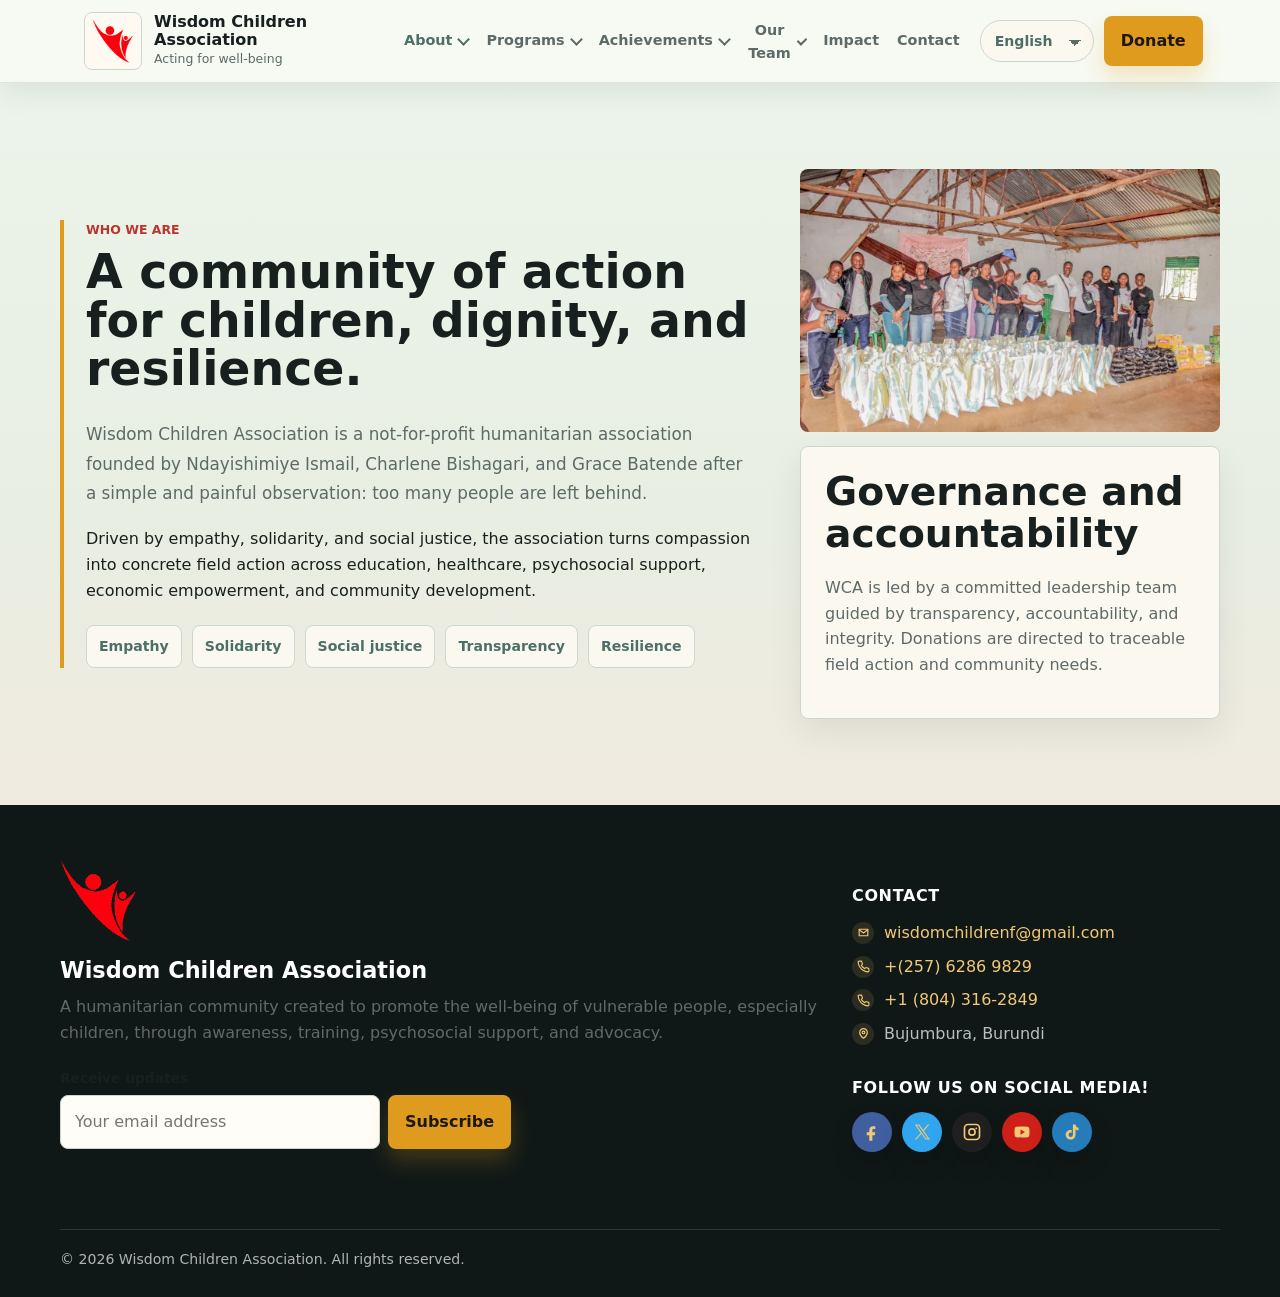
==== page.html @ 1902e299 "Add website files" ====
<!doctype html>
<html lang="en">
  <head>
    <meta charset="utf-8" />
    <meta name="viewport" content="width=device-width, initial-scale=1" />
    <title>Wisdom Children Association | Acting for Well-being. Building the Future.</title>
    <meta
      name="description"
      content="Wisdom Children Association supports vulnerable children, women, families, and communities across East Africa through education, health, psychosocial support, advocacy, and humanitarian assistance."
    />
    <meta name="robots" content="index, follow" />
    <meta name="theme-color" content="#0f5f5c" />
    <meta property="og:type" content="website" />
    <meta property="og:title" content="Wisdom Children Association" />
    <meta
      property="og:description"
      content="Acting for well-being and building the future for vulnerable children and communities across East Africa."
    />
    <meta property="og:image" content="assets/images/og-image.jpg" />
    <meta name="twitter:card" content="summary_large_image" />
    <meta name="twitter:title" content="Wisdom Children Association" />
    <meta
      name="twitter:description"
      content="Education, health, dignity, and community action for vulnerable children and families."
    />
    <meta name="twitter:image" content="assets/images/og-image.jpg" />
    <link rel="canonical" href="page.html" />
    <link rel="icon" href="assets/icons/favicon.svg" type="image/svg+xml" />
    <link rel="manifest" href="site.webmanifest" />
    <link rel="stylesheet" href="assets/site.css" />
  </head>
  <body>
    <a class="skip-link" href="#main">Skip to content</a>
    <header class="site-header">
      <nav class="nav" aria-label="Primary navigation">
        <a class="brand" href="index.html" aria-label="Wisdom Children Association home">
          <img class="brand-logo" src="assets/images/wca-mark.png" alt="" width="250" height="253" />
          <span class="brand-copy">
            <strong>Wisdom Children Association</strong>
            <span>Acting for well-being</span>
          </span>
        </a>
        <button class="menu-toggle" type="button" data-menu-toggle aria-label="Open menu" aria-expanded="false">
          <span></span>
          <span></span>
          <span></span>
        </button>
        <div class="nav-menu" data-nav-menu>
          <div class="nav-item" data-nav-dropdown>
            <button class="nav-trigger" type="button" data-nav-dropdown-toggle data-nav-key="navAbout" aria-expanded="false">
              About
            </button>
            <div class="nav-dropdown" data-nav-dropdown-menu>
              <a href="page.html?view=who-we-are" data-page-link="who-we-are" data-nav-dropdown-link="aboutKicker">Who we are</a>
              <a href="page.html?view=mission" data-page-link="mission" data-nav-dropdown-link="missionCardTitle">Our Mission</a>
            </div>
          </div>
          <div class="nav-item" data-nav-dropdown>
            <button class="nav-trigger" type="button" data-nav-dropdown-toggle data-nav-key="navPrograms" aria-expanded="false">
              Programs
            </button>
            <div class="nav-dropdown" data-nav-dropdown-menu>
              <a href="page.html?view=education-school-kits" data-page-link="education-school-kits" data-nav-dropdown-link="programEducationTitle">Education and school kits</a>
              <a href="page.html?view=humanitarian-relief" data-page-link="humanitarian-relief" data-nav-dropdown-link="programReliefTitle">Humanitarian relief</a>
              <a href="page.html?view=community-resilience" data-page-link="community-resilience" data-nav-dropdown-link="programCommunityTitle">Community resilience</a>
            </div>
          </div>
          <div class="nav-item" data-nav-dropdown>
            <button class="nav-trigger" type="button" data-nav-dropdown-toggle data-nav-key="navAchievements" aria-expanded="false">
              Achievements
            </button>
            <div class="nav-dropdown" data-nav-dropdown-menu>
              <a href="page.html?view=achievements-burundi" data-page-link="achievements-burundi">Burundi</a>
              <a href="page.html?view=achievements-rwanda" data-page-link="achievements-rwanda">Rwanda</a>
              <a href="page.html?view=achievements-uganda" data-page-link="achievements-uganda">Uganda</a>
              <a href="page.html?view=achievements-dr-congo" data-page-link="achievements-dr-congo">DR. Congo</a>
            </div>
          </div>
          <div class="nav-item" data-nav-dropdown>
            <button class="nav-trigger" type="button" data-nav-dropdown-toggle data-nav-key="navTeam" aria-expanded="false">
              Our Team
            </button>
            <div class="nav-dropdown" data-nav-dropdown-menu>
              <a href="page.html?view=team-founders" data-page-link="team-founders" data-nav-dropdown-link="teamFounders">The founders</a>
              <a href="page.html?view=team-coordinators" data-page-link="team-coordinators" data-nav-dropdown-link="teamCoordinators">Coordinators</a>
            </div>
          </div>
          <a href="page.html?view=impact" data-page-link="impact" data-nav-key="navImpact">Impact</a>
          <a href="page.html?view=contact" data-page-link="contact" data-nav-key="navContact">Contact</a>
        </div>
        <div class="nav-actions">
          <div class="language-control">
            <label class="sr-only" for="languageSelect">Language</label>
            <select id="languageSelect" class="language-select" data-language-select aria-label="Choose language">
              <option value="en">English</option>
              <option value="fr">Fran&ccedil;ais</option>
              <option value="sw">Swahili</option>
              <option value="es">Espa&ntilde;ol</option>
              <option value="zh">&#20013;&#25991;</option>
            </select>
          </div>
          <a class="button gold" href="index.html#donate">Donate</a>
        </div>
      </nav>
    </header>

    <main id="main" data-page-root>
      <section class="section">
        <div class="container">
          <p class="section-kicker">Loading</p>
          <h1>Wisdom Children Association</h1>
        </div>
      </section>
    </main>

    <footer class="site-footer" id="contact">
      <div class="container footer-grid">
        <div>
          <img class="footer-logo" src="assets/images/wca-mark.png" alt="Wisdom Children Association" width="250" height="253" loading="lazy" />
          <h2>Wisdom Children Association</h2>
          <p class="muted">
            A humanitarian community created to promote the well-being of vulnerable people,
            especially children, through awareness, training, psychosocial support, and advocacy.
          </p>
          <form class="newsletter-form" data-newsletter-form>
            <label for="newsletterEmail">Receive updates</label>
            <div class="newsletter-row">
              <input id="newsletterEmail" name="email" type="email" autocomplete="email" placeholder="Your email address" required />
              <button class="button gold" type="submit">Subscribe</button>
            </div>
            <p class="form-status" data-form-status aria-live="polite"></p>
          </form>
        </div>
        <div class="footer-contact">
          <h3 data-i18n="navContact">Contact us</h3>
          <ul>
            <li>
              <span class="footer-contact-icon" aria-hidden="true"><svg viewBox="0 0 24 24"><path d="M4 6h16v12H4z" /><path d="m4 7 8 6 8-6" /></svg></span>
              <a href="mailto:wisdomchildrenf@gmail.com">wisdomchildrenf@gmail.com</a>
            </li>
            <li>
              <span class="footer-contact-icon" aria-hidden="true"><svg viewBox="0 0 24 24"><path d="M22 16.9v3a2 2 0 0 1-2.2 2 19.8 19.8 0 0 1-8.6-3.1 19.4 19.4 0 0 1-6-6A19.8 19.8 0 0 1 2.1 4.2 2 2 0 0 1 4.1 2h3a2 2 0 0 1 2 1.7c.1 1 .4 1.9.7 2.8a2 2 0 0 1-.5 2.1L8.1 9.9a16 16 0 0 0 6 6l1.3-1.2a2 2 0 0 1 2.1-.5c.9.3 1.8.6 2.8.7a2 2 0 0 1 1.7 2Z" /></svg></span>
              <a href="tel:+25762869829">+(257) 6286 9829</a>
            </li>
            <li>
              <span class="footer-contact-icon" aria-hidden="true"><svg viewBox="0 0 24 24"><path d="M22 16.9v3a2 2 0 0 1-2.2 2 19.8 19.8 0 0 1-8.6-3.1 19.4 19.4 0 0 1-6-6A19.8 19.8 0 0 1 2.1 4.2 2 2 0 0 1 4.1 2h3a2 2 0 0 1 2 1.7c.1 1 .4 1.9.7 2.8a2 2 0 0 1-.5 2.1L8.1 9.9a16 16 0 0 0 6 6l1.3-1.2a2 2 0 0 1 2.1-.5c.9.3 1.8.6 2.8.7a2 2 0 0 1 1.7 2Z" /></svg></span>
              <a href="tel:+18043162849">+1 (804) 316-2849</a>
            </li>
            <li>
              <span class="footer-contact-icon" aria-hidden="true"><svg viewBox="0 0 24 24"><path d="M12 21s7-5.1 7-11a7 7 0 0 0-14 0c0 5.9 7 11 7 11Z" /><circle cx="12" cy="10" r="2.5" /></svg></span>
              <span>Bujumbura, Burundi</span>
            </li>
          </ul>
          <div class="footer-social">
            <h3 data-i18n="socialHeading">Follow us on social media!</h3>
            <div class="social-links" aria-label="WCA social media">
              <a class="social-button facebook" href="https://www.facebook.com/share/1DPWRUYkVp/?mibextid=wwXIfr" target="_blank" rel="noopener noreferrer" aria-label="Facebook"><svg viewBox="0 0 24 24" aria-hidden="true"><path d="M14.3 8.1h2.1V4.5c-.4-.1-1.6-.2-3-.2-3 0-5 1.8-5 5.2v2.9H5v4h3.4v7.3h4.1v-7.3h3.3l.5-4h-3.8V9.9c0-1.2.3-1.8 1.8-1.8Z"/></svg></a>
              <a class="social-button x" href="https://x.com/wisdomchildrenf?s=11" target="_blank" rel="noopener noreferrer" aria-label="X"><svg viewBox="0 0 24 24" aria-hidden="true"><path d="M14.4 10.5 21.8 2h-1.9l-6.4 7.4L8.4 2H2.5l7.8 11.3L2.5 22h1.9l6.8-7.8 5.4 7.8h5.9l-8.1-11.5Zm-2.4 2.7-.8-1.1L5 3.4h2.5l5 7.1.8 1.1 6.5 9.2h-2.5L12 13.2Z"/></svg></a>
              <a class="social-button instagram" href="https://www.instagram.com/wcf_wisdomchildrenfoundation?igsh=MXExdnRiYnFnbDNoeg%3D%3D&amp;utm_source=qr" target="_blank" rel="noopener noreferrer" aria-label="Instagram"><svg viewBox="0 0 24 24" aria-hidden="true"><path d="M7.2 2h9.6A5.2 5.2 0 0 1 22 7.2v9.6a5.2 5.2 0 0 1-5.2 5.2H7.2A5.2 5.2 0 0 1 2 16.8V7.2A5.2 5.2 0 0 1 7.2 2Zm0 2A3.2 3.2 0 0 0 4 7.2v9.6A3.2 3.2 0 0 0 7.2 20h9.6a3.2 3.2 0 0 0 3.2-3.2V7.2A3.2 3.2 0 0 0 16.8 4H7.2Zm4.8 3.3A4.7 4.7 0 1 1 7.3 12 4.7 4.7 0 0 1 12 7.3Zm0 2A2.7 2.7 0 1 0 14.7 12 2.7 2.7 0 0 0 12 9.3Zm5.1-2.8a1.1 1.1 0 1 1-1.1 1.1 1.1 1.1 0 0 1 1.1-1.1Z"/></svg></a>
              <a class="social-button youtube" href="https://youtube.com/@wisdomchildrensfoundation?si=_NR7_JYFUSMd8MgG" target="_blank" rel="noopener noreferrer" aria-label="YouTube"><svg viewBox="0 0 24 24" aria-hidden="true"><path d="M21.6 7.1a3 3 0 0 0-2.1-2.1C17.7 4.5 12 4.5 12 4.5s-5.7 0-7.5.5a3 3 0 0 0-2.1 2.1A31 31 0 0 0 2 12a31 31 0 0 0 .4 4.9A3 3 0 0 0 4.5 19c1.8.5 7.5.5 7.5.5s5.7 0 7.5-.5a3 3 0 0 0 2.1-2.1A31 31 0 0 0 22 12a31 31 0 0 0-.4-4.9ZM10 15.5v-7l6 3.5-6 3.5Z"/></svg></a>
              <a class="social-button tiktok" href="https://www.tiktok.com/@wisdomcf1?_r=1&amp;_t=ZT-96gjAV61JcL" target="_blank" rel="noopener noreferrer" aria-label="TikTok"><svg viewBox="0 0 24 24" aria-hidden="true"><path d="M16.7 2c.3 2.4 1.7 4 4 4.3v3.5a7.6 7.6 0 0 1-4-1.2v6.7c0 4-2.8 6.7-6.7 6.7A6.3 6.3 0 0 1 3.5 15.7c0-3.8 3-6.5 6.9-6.5.4 0 .8 0 1.2.1v3.6a4 4 0 0 0-1.3-.2 2.9 2.9 0 1 0 2.9 2.9V2h3.5Z"/></svg></a>
            </div>
          </div>
        </div>
      </div>
      <div class="container footer-bottom">
        <span>&copy; 2026 Wisdom Children Association. All rights reserved.</span>
      </div>
    </footer>

    <script src="assets/page.js" defer></script>
    <script src="assets/site.js" defer></script>
  </body>
</html>
---- assets/site.css ----
:root {
  color-scheme: light;
  --ink: #17201f;
  --muted: #5e6a68;
  --paper: #eaf1ea;
  --cream: #e3ebdf;
  --surface: #fbf8ef;
  --teal: #4c7067;
  --teal-2: #5f8178;
  --gold: #df9b1d;
  --red: #b9362e;
  --line: #ccd8cf;
  --shadow: 0 18px 42px rgba(19, 35, 32, 0.13);
  --max: 1160px;
  --header: 82px;
}

* {
  box-sizing: border-box;
}

html {
  scroll-behavior: smooth;
}

body {
  margin: 0;
  font-family: Inter, ui-sans-serif, system-ui, -apple-system, BlinkMacSystemFont, "Segoe UI", sans-serif;
  background: linear-gradient(180deg, #edf4ee 0, #e7efe8 48%, #f0eadf 100%);
  color: var(--ink);
  line-height: 1.6;
}

img {
  display: block;
  max-width: 100%;
  height: auto;
}

a {
  color: inherit;
}

button,
input,
select,
textarea {
  font: inherit;
}

:focus-visible {
  outline: 3px solid var(--gold);
  outline-offset: 3px;
}

.skip-link {
  position: absolute;
  left: 16px;
  top: -80px;
  z-index: 100;
  background: var(--ink);
  color: #fff;
  padding: 10px 14px;
  border-radius: 6px;
}

.skip-link:focus {
  top: 12px;
}

.sr-only {
  position: absolute;
  width: 1px;
  height: 1px;
  padding: 0;
  margin: -1px;
  overflow: hidden;
  clip: rect(0, 0, 0, 0);
  white-space: nowrap;
  border: 0;
}

.site-header {
  position: sticky;
  top: 0;
  z-index: 50;
  min-height: var(--header);
  border-bottom: 1px solid rgba(23, 32, 31, 0.1);
  background: rgba(248, 250, 244, 0.94);
  backdrop-filter: blur(16px);
  box-shadow: 0 10px 30px rgba(13, 33, 30, 0.08);
}

.nav {
  max-width: var(--max);
  min-height: var(--header);
  margin: 0 auto;
  padding: 0 24px;
  display: flex;
  align-items: center;
  justify-content: space-between;
  gap: 20px;
}

.brand {
  display: inline-flex;
  align-items: center;
  gap: 12px;
  text-decoration: none;
  min-width: 300px;
}

.brand-logo {
  width: 58px;
  height: 58px;
  flex: 0 0 auto;
  object-fit: contain;
  padding: 5px;
  border: 1px solid var(--line);
  border-radius: 8px;
  background: #fffaf1;
}

.brand-copy,
.brand-copy span {
  display: block;
}

.brand-copy strong {
  display: block;
  font-size: 1rem;
  line-height: 1.15;
}

.brand-copy span {
  color: var(--muted);
  font-size: 0.78rem;
}

.nav-menu {
  display: flex;
  align-items: center;
  gap: 18px;
}

.nav-menu a {
  text-decoration: none;
  color: var(--muted);
  font-weight: 700;
  font-size: 0.9rem;
}

.nav-item {
  position: relative;
}

.nav-trigger {
  display: inline-flex;
  align-items: center;
  gap: 7px;
  min-height: 42px;
  border: 0;
  padding: 0;
  color: var(--muted);
  background: transparent;
  font-weight: 800;
  font-size: 0.9rem;
  cursor: pointer;
}

.nav-trigger::after {
  content: "";
  width: 7px;
  height: 7px;
  border-right: 2px solid currentColor;
  border-bottom: 2px solid currentColor;
  transform: translateY(-2px) rotate(45deg);
  transition: transform 0.2s ease;
}

.nav-item.is-open .nav-trigger::after {
  transform: translateY(2px) rotate(225deg);
}

.nav-dropdown {
  position: absolute;
  top: calc(100% + 10px);
  left: 0;
  z-index: 60;
  display: none;
  min-width: 230px;
  padding: 8px;
  border: 1px solid var(--line);
  border-radius: 8px;
  background: var(--surface);
  box-shadow: var(--shadow);
}

.nav-item.is-open .nav-dropdown {
  display: grid;
  gap: 2px;
}

.nav-dropdown a {
  display: block;
  padding: 10px 12px;
  border-radius: 6px;
  color: var(--ink);
  white-space: nowrap;
}

.nav-dropdown a:hover,
.nav-dropdown a[aria-current="true"] {
  color: var(--teal);
  background: #eef8f6;
}

.nav-menu a:hover,
.nav-trigger:hover,
.nav-item.is-open .nav-trigger,
.nav-trigger[aria-current="page"],
.nav-menu a[aria-current="true"] {
  color: var(--teal);
}

.nav-actions {
  display: flex;
  align-items: center;
  gap: 10px;
}

.language-control {
  display: inline-flex;
  align-items: center;
}

.language-select {
  min-width: 114px;
  min-height: 42px;
  border: 1px solid var(--line);
  border-radius: 999px;
  padding: 8px 34px 8px 14px;
  color: var(--teal);
  background-color: var(--surface);
  font-size: 0.88rem;
  font-weight: 900;
  cursor: pointer;
}

.language-select:hover,
.language-select:focus {
  border-color: var(--teal);
  background-color: #eef8f6;
}

.menu-toggle {
  display: none;
  width: 44px;
  height: 44px;
  border: 1px solid var(--line);
  border-radius: 8px;
  background: var(--surface);
  color: var(--ink);
  cursor: pointer;
}

.menu-toggle span {
  display: block;
  width: 20px;
  height: 2px;
  margin: 5px auto;
  background: currentColor;
}

.button {
  display: inline-flex;
  align-items: center;
  justify-content: center;
  gap: 10px;
  min-height: 44px;
  padding: 11px 16px;
  border: 1px solid transparent;
  border-radius: 8px;
  color: #fff;
  background: var(--teal);
  font-weight: 800;
  text-decoration: none;
  cursor: pointer;
  box-shadow: 0 12px 22px rgba(13, 103, 98, 0.16);
  transition: background 0.2s ease, border-color 0.2s ease, color 0.2s ease, transform 0.2s ease;
}

.button:hover {
  background: var(--teal-2);
  transform: translateY(-1px);
}

.button.secondary {
  color: var(--ink);
  background: var(--surface);
  border-color: var(--line);
  box-shadow: 0 12px 22px rgba(23, 32, 31, 0.08);
}

.button.secondary:hover {
  border-color: var(--teal);
  color: var(--teal);
  background: #fffaf1;
}

.button.gold {
  background: var(--gold);
  color: #1d1710;
  box-shadow: 0 12px 22px rgba(223, 155, 29, 0.24);
}

.button.gold:hover {
  background: #c98515;
}

.hero {
  min-height: clamp(360px, 48svh, 520px);
  position: relative;
  display: grid;
  align-items: center;
  overflow: hidden;
  color: #fff;
  background: #263f39;
}

.page-section {
  min-height: calc(100svh - var(--header) - 220px);
  background:
    linear-gradient(180deg, rgba(236, 244, 235, 0.98) 0%, rgba(232, 238, 226, 0.98) 58%, rgba(240, 234, 223, 0.98) 100%);
}

.page-section h1 {
  max-width: 920px;
  margin: 0 0 24px;
  font-size: clamp(2.2rem, 3.7vw, 3.7rem);
  line-height: 1.03;
}

.page-section .section-head {
  max-width: 850px;
  margin-bottom: 46px;
}

.page-section .section-head.narrow {
  max-width: 900px;
}

.page-section .section-lead {
  max-width: 830px;
  margin-top: 0;
  line-height: 1.75;
}

.page-card-grid {
  margin-top: 22px;
}

.program-detail {
  display: grid;
  grid-template-columns: minmax(0, 1fr) minmax(320px, 0.7fr);
  gap: 24px;
  align-items: stretch;
}

#program-detail .section-head {
  padding-left: 22px;
  border-left: 4px solid var(--gold);
}

.program-detail picture,
.program-detail img {
  height: 100%;
}

.program-detail img {
  width: 100%;
  min-height: 420px;
  object-fit: cover;
  border-radius: 8px;
}

.country-tabs {
  display: flex;
  flex-wrap: wrap;
  gap: 10px;
  margin: 0 0 24px;
}

.country-tabs a {
  display: inline-flex;
  align-items: center;
  min-height: 42px;
  padding: 9px 14px;
  border: 1px solid var(--line);
  border-radius: 999px;
  color: var(--muted);
  background: var(--surface);
  font-weight: 800;
  text-decoration: none;
}

.country-tabs a:hover,
.country-tabs a[aria-current="page"] {
  border-color: var(--teal);
  color: #fff;
  background: var(--teal);
}

.page-actions {
  display: flex;
  flex-wrap: wrap;
  gap: 12px;
  margin-top: 24px;
}

.contact-page {
  min-height: calc(100svh - var(--header));
  background: #f0e7dd;
}

.contact-hero-panel {
  min-height: 300px;
  padding: 36px 0 120px;
  color: #fff;
  background:
    linear-gradient(90deg, rgba(15, 26, 24, 0.66), rgba(15, 26, 24, 0.34)),
    url("images/hero-4.jpg") center 44% / cover no-repeat;
}

.contact-hero-panel h1 {
  margin: 0;
  color: #fff;
  font-size: clamp(4.5rem, 11vw, 8rem);
  line-height: 0.85;
  letter-spacing: 0;
}

.contact-layout {
  display: grid;
  grid-template-columns: minmax(320px, 600px) minmax(300px, 1fr);
  gap: 72px;
  align-items: start;
  margin-top: -72px;
  padding-bottom: 72px;
}

.contact-message-card {
  display: grid;
  gap: 18px;
  padding: 38px 40px;
  border-radius: 10px;
  background: #fbf8ef;
  box-shadow: 0 24px 70px rgba(25, 30, 29, 0.14);
}

.contact-message-card h2 {
  margin: 0;
  color: #2e3040;
  font-size: clamp(1.28rem, 2vw, 1.65rem);
}

.contact-info-panel h2 {
  margin: 0;
  color: #2e3040;
  font-size: clamp(1.55rem, 2.4vw, 2rem);
}

.contact-message-card .field {
  display: grid;
  gap: 6px;
}

.contact-message-card input,
.contact-message-card textarea {
  width: 100%;
  border: 1px solid #d9d6d0;
  border-radius: 0;
  background: #fffdf7;
}

.contact-message-card textarea {
  min-height: 230px;
  resize: vertical;
}

.contact-message-card .button {
  justify-self: start;
  min-width: 104px;
  border-radius: 999px;
  text-transform: uppercase;
}

.contact-info-panel {
  display: grid;
  gap: 28px;
  padding-top: 84px;
}

.social-links {
  display: flex;
  flex-wrap: wrap;
  gap: 16px;
}

.social-button {
  display: inline-grid;
  place-items: center;
  width: 52px;
  height: 52px;
  border-radius: 999px;
  color: #fff;
  text-decoration: none;
  font-size: 1.15rem;
  font-weight: 900;
  box-shadow: 0 16px 30px rgba(16, 24, 22, 0.12);
}

.social-button svg {
  width: 22px;
  height: 22px;
  fill: currentColor;
}

.social-button.instagram svg {
  width: 24px;
  height: 24px;
}

.social-button.facebook {
  background: #3f5f9f;
}

.social-button.x {
  background: #31a5ee;
}

.social-button.instagram {
  background: #1f1f1f;
}

.social-button.youtube {
  background: #cf1f19;
}

.social-button.tiktok {
  background: #267cb8;
}

.contact-detail {
  display: grid;
  gap: 4px;
}

.contact-detail h3 {
  margin: 0;
  color: var(--red);
  font-size: 1.18rem;
}

.contact-detail p {
  margin: 0;
  color: #4f5364;
}

.contact-line {
  display: inline-flex;
  align-items: center;
  gap: 10px;
}

.contact-lines {
  display: grid;
  gap: 8px;
}

.contact-location-card {
  min-height: 150px;
  margin-top: 8px;
  display: grid;
  align-items: end;
  padding: 18px;
  border-radius: 8px;
  color: #fff;
  background:
    linear-gradient(180deg, rgba(15, 26, 24, 0.08), rgba(15, 26, 24, 0.7)),
    url("images/community.jpg") center / cover no-repeat;
  box-shadow: 0 20px 40px rgba(31, 38, 36, 0.12);
}

.contact-location-card span {
  font-weight: 900;
}

.contact-map {
  width: 100%;
  min-height: 248px;
  margin-top: 10px;
  border: 0;
  border-radius: 8px;
  box-shadow: 0 20px 40px rgba(31, 38, 36, 0.12);
}

.contact-faq {
  max-width: 880px;
  margin-top: 12px;
  padding-bottom: 82px;
  text-align: center;
}

.contact-faq h2 {
  margin: 0 0 30px;
  color: #26344d;
  font-size: clamp(2rem, 4vw, 2.9rem);
  line-height: 1.08;
  text-align: center;
}

.faq-list {
  border: 1px solid var(--line);
  background: #fbf8ef;
  box-shadow: 0 18px 42px rgba(23, 32, 31, 0.08);
}

.faq-list details {
  border-bottom: 1px solid var(--line);
}

.faq-list details:last-child {
  border-bottom: 0;
}

.faq-list summary {
  display: flex;
  align-items: center;
  gap: 24px;
  min-height: 86px;
  padding: 22px 30px;
  cursor: pointer;
  text-align: start;
}

.faq-list summary::-webkit-details-marker {
  display: none;
}

.faq-list summary span {
  color: #26344d;
  font-size: 1.5rem;
  font-weight: 900;
}

.faq-list summary strong {
  color: #26344d;
  font-size: 1rem;
}

.faq-list details[open] summary span {
  transform: rotate(45deg);
}

.faq-list p {
  max-width: 720px;
  margin: -6px 30px 24px 82px;
  color: var(--muted);
}

.hero-slides,
.hero-slide,
.hero-slide img {
  position: absolute;
  inset: 0;
  width: 100%;
  height: 100%;
}

.hero-slide {
  opacity: 0;
  transition: opacity 0.9s ease;
}

.hero-slide.is-active {
  opacity: 1;
}

.hero-slide img {
  object-fit: cover;
  object-position: center 42%;
  filter: saturate(1.04);
}

.hero-slide:nth-child(2) img,
.hero-slide:nth-child(5) img {
  object-position: center center;
}

.hero::after {
  content: "";
  position: absolute;
  inset: 0;
  background: linear-gradient(90deg, rgba(4, 28, 27, 0.88), rgba(4, 28, 27, 0.6), rgba(4, 28, 27, 0.18));
}

.hero-inner {
  position: relative;
  z-index: 1;
  width: min(100%, var(--max));
  margin: 0 auto;
  padding: 54px 24px 38px;
}

.eyebrow {
  display: inline-flex;
  align-items: center;
  gap: 8px;
  color: #f5d28a;
  font-weight: 800;
  font-size: 0.88rem;
  margin: 0 0 16px;
}

.eyebrow::before {
  content: "";
  width: 28px;
  height: 2px;
  background: currentColor;
}

h1,
h2,
h3,
p {
  margin-top: 0;
}

p {
  text-align: start;
  text-align-last: start;
  text-justify: auto;
}

h1,
h2,
h3,
.section-kicker,
label,
li,
dt,
dd {
  text-align: start;
  text-align-last: start;
  word-spacing: normal;
}

h1 {
  max-width: 820px;
  font-size: 4.25rem;
  line-height: 0.98;
  margin-bottom: 18px;
}

.hero h1 {
  font-size: clamp(2.7rem, 4.4vw, 4rem);
}

.hero-lead {
  max-width: 720px;
  font-size: 1.05rem;
  color: rgba(255, 255, 255, 0.88);
  margin-bottom: 22px;
}

.hero-actions {
  display: flex;
  flex-wrap: wrap;
  gap: 12px;
  margin-bottom: 22px;
}

.hero-stats {
  display: grid;
  grid-template-columns: repeat(4, minmax(120px, 1fr));
  max-width: 840px;
  border: 1px solid rgba(255, 255, 255, 0.24);
  background: rgba(5, 35, 34, 0.45);
  backdrop-filter: blur(12px);
  border-radius: 8px;
}

.hero-stat {
  padding: 16px;
  border-right: 1px solid rgba(255, 255, 255, 0.16);
}

.hero-stat:last-child {
  border-right: 0;
}

.hero-stat strong {
  display: block;
  font-size: 1.45rem;
  line-height: 1.1;
}

.hero-stat span {
  color: rgba(255, 255, 255, 0.78);
  font-size: 0.82rem;
}

.hero-dots {
  display: flex;
  gap: 8px;
  margin-top: 18px;
}

.hero-dots button {
  width: 42px;
  height: 7px;
  border: 0;
  border-radius: 999px;
  background: rgba(255, 255, 255, 0.48);
  cursor: pointer;
}

.hero-dots button:hover,
.hero-dots button.is-active {
  background: var(--gold);
}

.section {
  padding: 86px 24px;
  scroll-margin-top: calc(var(--header) + 18px);
  background: var(--paper);
}

.section.alt {
  background: linear-gradient(180deg, var(--cream), #ece5d7);
}

.section.page-section {
  background:
    linear-gradient(180deg, rgba(236, 244, 235, 0.98) 0%, rgba(232, 238, 226, 0.98) 58%, rgba(240, 234, 223, 0.98) 100%);
}

.section.alt.page-section {
  background:
    linear-gradient(180deg, rgba(229, 236, 221, 0.98) 0%, rgba(238, 231, 218, 0.98) 100%);
}

.section.compact {
  padding-top: 62px;
  padding-bottom: 62px;
}

.section.dark {
  background: var(--ink);
  color: #fff;
}

.container {
  width: min(100%, var(--max));
  margin: 0 auto;
}

.section-head {
  max-width: 760px;
  margin-bottom: 42px;
}

.section-kicker {
  color: var(--red);
  font-weight: 800;
  margin-bottom: 8px;
  text-transform: uppercase;
  font-size: 0.78rem;
}

.section h2 {
  font-size: 2.45rem;
  line-height: 1.08;
  margin-bottom: 20px;
}

.section-lead {
  color: var(--muted);
  font-size: 1.05rem;
  margin-bottom: 18px;
}

.dark .section-lead,
.dark .muted {
  color: rgba(255, 255, 255, 0.72);
}

.grid {
  display: grid;
  gap: 22px;
}

.grid.two {
  grid-template-columns: repeat(2, minmax(0, 1fr));
}

.grid.three {
  grid-template-columns: repeat(3, minmax(0, 1fr));
}

.grid.four {
  grid-template-columns: repeat(4, minmax(0, 1fr));
}

.split {
  display: grid;
  grid-template-columns: minmax(0, 1fr) 420px;
  gap: 48px;
  align-items: center;
}

.media-stack {
  display: grid;
  gap: 14px;
}

#page-about .split > div:first-child,
#page-mission .section-head {
  padding-left: 22px;
  border-left: 4px solid var(--gold);
}

#page-about h1,
#page-mission h1 {
  margin-bottom: 26px;
}

#page-about .section-lead,
#page-mission .section-lead {
  line-height: 1.75;
}

.media-stack img,
.media-card img {
  width: 100%;
  aspect-ratio: 4 / 3;
  object-fit: cover;
  border-radius: 8px;
}

.media-stack .wide {
  aspect-ratio: 16 / 10;
}

.card,
.program-card,
.timeline-card,
.partner-card,
.trust-card,
.policy-card,
.support-card {
  background: var(--surface);
  border: 1px solid var(--line);
  border-radius: 8px;
  box-shadow: 0 14px 34px rgba(23, 32, 31, 0.075);
}

.card {
  padding: 24px;
}

.card h3,
.program-card h3,
.timeline-card h3,
.partner-card h3,
.trust-card h3,
.policy-card h3,
.support-card h3 {
  font-size: 1.18rem;
  line-height: 1.25;
  margin-bottom: 10px;
}

.muted,
.card p,
.timeline-card p,
.partner-card p,
.trust-card p,
.program-card p,
.policy-card p,
.support-card p {
  color: var(--muted);
}

.values {
  display: flex;
  flex-wrap: wrap;
  gap: 10px;
  padding: 0;
  margin: 22px 0 0;
  list-style: none;
}

.values li {
  border: 1px solid var(--line);
  background: var(--surface);
  color: var(--teal);
  border-radius: 8px;
  padding: 9px 12px;
  font-weight: 800;
  font-size: 0.88rem;
}

.program-card {
  overflow: hidden;
}

.program-card img {
  width: 100%;
  aspect-ratio: 16 / 10;
  object-fit: cover;
}

.program-card div {
  padding: 22px;
}

.table-wrap {
  overflow-x: auto;
  border: 1px solid var(--line);
  border-radius: 8px;
  background: var(--surface);
}

table {
  width: 100%;
  border-collapse: collapse;
  min-width: 720px;
}

th,
td {
  padding: 15px 16px;
  text-align: left;
  border-bottom: 1px solid var(--line);
  vertical-align: top;
}

th {
  background: #efe7d9;
  color: var(--ink);
}

tr:last-child td {
  border-bottom: 0;
}

.country-list {
  display: grid;
  grid-template-columns: repeat(4, minmax(0, 1fr));
  gap: 14px;
}

.country-list li {
  list-style: none;
  border: 1px solid rgba(255, 255, 255, 0.18);
  background: rgba(255, 255, 255, 0.07);
  border-radius: 8px;
  padding: 18px;
  font-weight: 800;
}

.timeline {
  display: grid;
  grid-template-columns: repeat(3, minmax(0, 1fr));
  gap: 20px;
}

.filter-bar {
  display: flex;
  flex-wrap: wrap;
  gap: 10px;
  margin: -8px 0 24px;
}

.filter-bar button {
  border: 1px solid var(--line);
  border-radius: 999px;
  padding: 9px 13px;
  background: var(--surface);
  color: var(--muted);
  font-weight: 800;
  cursor: pointer;
}

.filter-bar button:hover,
.filter-bar button.is-active {
  border-color: var(--teal);
  background: var(--teal);
  color: #fff;
}

.timeline-card {
  overflow: hidden;
}

.timeline-card[hidden] {
  display: none;
}

.event-gallery {
  display: grid;
  grid-template-columns: minmax(0, 1.35fr) minmax(0, 0.75fr);
  grid-template-rows: 1fr 1fr;
  gap: 4px;
  aspect-ratio: 16 / 10;
  background: #253c36;
}

.event-gallery picture {
  display: block;
  min-width: 0;
  min-height: 0;
  overflow: hidden;
}

.event-gallery .event-main {
  grid-row: 1 / span 2;
}

.event-gallery img {
  width: 100%;
  height: 100%;
  object-fit: cover;
  transition: transform 0.35s ease;
}

.timeline-card:hover .event-gallery:not(.is-carousel) img,
.timeline-card:hover .event-gallery.is-carousel picture.is-active img {
  transform: scale(1.025);
}

.event-gallery.is-carousel {
  position: relative;
  display: block;
  overflow: hidden;
  isolation: isolate;
}

.event-gallery.is-carousel picture {
  position: absolute;
  inset: 0;
  opacity: 0;
  transition: opacity 0.32s ease;
  pointer-events: none;
}

.event-gallery.is-carousel picture.is-active {
  opacity: 1;
  pointer-events: auto;
}

.gallery-control {
  position: absolute;
  z-index: 3;
  top: 50%;
  display: grid;
  place-items: center;
  width: 40px;
  height: 40px;
  border: 1px solid rgba(255, 255, 255, 0.35);
  border-radius: 999px;
  background: rgba(14, 30, 28, 0.72);
  color: #fff;
  font-weight: 900;
  cursor: pointer;
  transform: translateY(-50%);
}

.gallery-control:hover {
  background: rgba(13, 103, 98, 0.92);
}

.gallery-prev {
  left: 10px;
}

.gallery-next {
  right: 10px;
}

.gallery-count {
  position: absolute;
  z-index: 3;
  right: 12px;
  bottom: 12px;
  padding: 4px 8px;
  border-radius: 999px;
  background: rgba(14, 30, 28, 0.72);
  color: #fff;
  font-size: 0.78rem;
  font-weight: 800;
}

.gallery-dots {
  position: absolute;
  z-index: 3;
  left: 12px;
  bottom: 16px;
  display: flex;
  gap: 6px;
}

.gallery-dots button {
  width: 9px;
  height: 9px;
  padding: 0;
  border: 0;
  border-radius: 999px;
  background: rgba(255, 255, 255, 0.62);
  cursor: pointer;
}

.gallery-dots button.is-active {
  width: 20px;
  background: var(--gold);
}

.timeline-card .timeline-content {
  padding: 18px;
}

.timeline-card time {
  color: var(--red);
  font-weight: 800;
  font-size: 0.82rem;
}

.impact-grid {
  display: grid;
  grid-template-columns: 0.95fr 1.05fr;
  gap: 24px;
  align-items: start;
}

.impact-grid-single {
  grid-template-columns: minmax(0, 900px);
  justify-content: center;
}

.metric {
  display: grid;
  gap: 8px;
  margin-bottom: 16px;
}

.metric-row {
  display: flex;
  justify-content: space-between;
  gap: 16px;
  color: var(--muted);
  font-weight: 700;
  font-size: 0.9rem;
}

.bar {
  height: 12px;
  border-radius: 8px;
  background: #e8dfd1;
  overflow: hidden;
}

.bar span {
  display: block;
  height: 100%;
  border-radius: inherit;
  background: var(--teal);
}

.bar.gold span {
  background: var(--gold);
}

.bar.red span {
  background: var(--red);
}

.evidence-list {
  display: grid;
  gap: 10px;
  margin: 18px 0 0;
}

.evidence-list div {
  display: grid;
  gap: 2px;
  padding-top: 10px;
  border-top: 1px solid var(--line);
}

.evidence-list dt {
  color: var(--ink);
  font-weight: 900;
}

.evidence-list dd {
  margin: 0;
  color: var(--muted);
}

.trust-grid {
  display: grid;
  grid-template-columns: repeat(4, minmax(0, 1fr));
  gap: 18px;
  margin-bottom: 24px;
}

.trust-card {
  padding: 22px;
}

.trust-card span {
  display: inline-grid;
  place-items: center;
  width: 38px;
  height: 38px;
  margin-bottom: 16px;
  border-radius: 999px;
  color: #fff;
  background: var(--teal);
  font-size: 0.82rem;
  font-weight: 900;
}

.budget-table {
  margin-top: 6px;
}

.empty-state {
  margin: 24px 0 0;
  padding: 18px 20px;
  border: 1px solid var(--line);
  border-radius: 8px;
  color: var(--muted);
  background: var(--surface);
  font-weight: 700;
}

.donate-band {
  display: grid;
  grid-template-columns: 1fr 360px;
  gap: 28px;
  align-items: center;
  padding: 34px;
  border-radius: 8px;
  background: #384f47;
  color: #fff;
}

.donate-band p {
  color: rgba(255, 255, 255, 0.78);
}

.donate-actions {
  display: grid;
  gap: 10px;
}

.partners-grid {
  display: grid;
  grid-template-columns: repeat(4, minmax(0, 1fr));
  gap: 18px;
}

.partners-hero {
  display: grid;
  grid-template-columns: minmax(0, 1fr) minmax(300px, 0.48fr);
  gap: 34px;
  align-items: center;
  margin-bottom: 44px;
}

.partners-hero h1 {
  max-width: 980px;
  margin-bottom: 28px;
}

.partners-hero .section-lead {
  max-width: 860px;
  font-size: 1.08rem;
}

.partner-summary {
  display: grid;
  grid-template-columns: repeat(3, minmax(0, 1fr));
  gap: 10px;
  margin: 0;
}

.partner-summary div {
  min-height: 128px;
  padding: 18px;
  border: 1px solid var(--line);
  border-radius: 8px;
  background: #f7f4ea;
  box-shadow: 0 14px 34px rgba(23, 32, 31, 0.065);
}

.partner-summary dt {
  color: var(--teal);
  font-size: clamp(2rem, 4vw, 3rem);
  line-height: 0.95;
  font-weight: 900;
}

.partner-summary dd {
  margin: 8px 0 0;
  color: var(--muted);
  font-weight: 800;
}

.partner-card {
  display: grid;
  align-content: start;
  gap: 16px;
  padding: 22px;
}

.modern-partner-card {
  gap: 20px;
  padding: 24px;
  background: #fbf8ef;
  box-shadow: 0 18px 42px rgba(23, 32, 31, 0.1);
}

.modern-partner-card:hover {
  border-color: rgba(13, 103, 98, 0.34);
  transform: translateY(-2px);
  transition: border-color 0.2s ease, transform 0.2s ease;
}

.partner-card-head {
  display: flex;
  gap: 14px;
  align-items: flex-start;
}

.partner-pin {
  display: inline-grid;
  place-items: center;
  flex: 0 0 auto;
  width: 44px;
  height: 44px;
  border-radius: 999px;
  color: #fff;
  background: linear-gradient(135deg, var(--teal), #6e9186);
  font-size: 0.82rem;
  font-weight: 900;
  box-shadow: 0 12px 24px rgba(13, 103, 98, 0.2);
}

.modern-partner-card h2 {
  margin: 0;
  font-size: clamp(2rem, 3.4vw, 2.8rem);
  line-height: 0.95;
  overflow-wrap: anywhere;
}

.partner-card h3 {
  color: var(--teal);
  margin-bottom: 0;
}

.partner-location {
  margin-bottom: 6px;
  color: var(--red);
  font-weight: 800;
  font-size: 0.82rem;
  text-align: start;
}

.partner-list,
.commitment-list {
  margin: 0;
  padding: 0;
  list-style: none;
}

.partner-list {
  display: grid;
  gap: 0;
}

.partner-list li,
.commitment-list li {
  color: var(--muted);
  border-top: 1px solid var(--line);
  padding: 9px 0;
}

.modern-partner-card .partner-list li {
  padding: 10px 0;
  font-size: 0.96rem;
}

.team-founder-grid {
  align-items: stretch;
}

.team-founder-card {
  display: grid;
  gap: 14px;
  padding: 28px;
}

.team-founder-card h2 {
  margin: 0;
  font-size: clamp(1.65rem, 3vw, 2.3rem);
  line-height: 1.05;
}

.team-role {
  display: inline-flex;
  justify-self: start;
  align-items: center;
  min-height: 34px;
  padding: 6px 12px;
  border: 1px solid rgba(76, 112, 103, 0.24);
  border-radius: 999px;
  color: var(--teal);
  background: rgba(76, 112, 103, 0.08);
  font-size: 0.8rem;
  font-weight: 900;
  text-transform: uppercase;
}

.impact-page-layout {
  display: grid;
  gap: 40px;
}

.impact-gallery-wrap {
  max-width: 980px;
}

.impact-gallery {
  border-radius: 8px;
  box-shadow: var(--shadow);
}

#page-impact .section-head {
  padding-left: 22px;
  border-left: 4px solid var(--gold);
}

#page-impact .section-lead {
  max-width: 860px;
}

.partner-list li:first-child,
.commitment-list li:first-child {
  border-top: 0;
}

.supporters {
  columns: 2;
  column-gap: 40px;
  padding-left: 18px;
}

.supporters li {
  break-inside: avoid;
  margin-bottom: 6px;
}

.form-grid {
  display: grid;
  grid-template-columns: repeat(2, minmax(0, 1fr));
  gap: 18px;
}

.field.full {
  grid-column: 1 / -1;
}

label {
  display: block;
  color: var(--ink);
  font-weight: 800;
  font-size: 0.86rem;
  margin-bottom: 6px;
}

input,
select,
textarea {
  width: 100%;
  border: 1px solid var(--line);
  border-radius: 8px;
  padding: 13px 14px;
  background: #fffdf7;
  color: var(--ink);
  transition: border-color 0.2s ease, box-shadow 0.2s ease;
}

select {
  appearance: none;
  background-image: linear-gradient(45deg, transparent 50%, var(--muted) 50%),
    linear-gradient(135deg, var(--muted) 50%, transparent 50%);
  background-position: calc(100% - 18px) 55%, calc(100% - 12px) 55%;
  background-size: 6px 6px, 6px 6px;
  background-repeat: no-repeat;
  padding-right: 38px;
}

input:focus,
select:focus,
textarea:focus {
  border-color: var(--teal);
  box-shadow: 0 0 0 4px rgba(76, 112, 103, 0.16);
  outline: none;
}

textarea {
  min-height: 126px;
  resize: vertical;
}

.form-note,
.form-status {
  color: var(--muted);
  font-size: 0.9rem;
  margin-top: 12px;
}

.field-help {
  margin: 7px 0 0;
  color: var(--muted);
  font-size: 0.82rem;
}

.form-status {
  min-height: 1.4em;
  color: var(--teal);
  font-weight: 800;
}

.policies {
  display: grid;
  gap: 14px;
}

details.policy-card {
  padding: 0;
}

details summary {
  cursor: pointer;
  padding: 18px 20px;
  font-weight: 800;
}

details .policy-body {
  padding: 0 20px 20px;
}

.site-footer {
  background: #101817;
  color: #fff;
  padding: 54px 24px 26px;
}

.footer-grid {
  display: grid;
  grid-template-columns: minmax(0, 760px) minmax(240px, 1fr);
  gap: 32px;
  align-items: start;
}

.footer-logo {
  width: 78px;
  max-width: 100%;
  height: auto;
  margin-bottom: 14px;
}

.site-footer h2 {
  margin-bottom: 10px;
  font-size: 1.4rem;
  line-height: 1.2;
}

.footer-contact {
  padding-top: 24px;
}

.footer-contact h3 {
  margin: 0 0 12px;
  color: #fff;
  font-size: 1rem;
  text-transform: uppercase;
  letter-spacing: 0.04em;
}

.footer-contact li {
  display: flex;
  align-items: center;
  gap: 10px;
  color: rgba(255, 255, 255, 0.72);
}

.footer-social {
  margin-top: 28px;
}

.footer-social .social-links {
  gap: 10px;
}

.footer-social .social-button {
  width: 40px;
  height: 40px;
  box-shadow: 0 12px 22px rgba(0, 0, 0, 0.18);
}

.footer-social .social-button svg {
  width: 18px;
  height: 18px;
}

.footer-social .social-button.instagram svg {
  width: 20px;
  height: 20px;
}

.footer-contact-icon {
  display: inline-grid;
  place-items: center;
  flex: 0 0 auto;
  width: 22px;
  height: 22px;
  border-radius: 999px;
  color: #f1c875;
  background: rgba(241, 200, 117, 0.12);
}

.footer-contact-icon svg {
  width: 13px;
  height: 13px;
  stroke: currentColor;
  stroke-width: 2.1;
  fill: none;
  stroke-linecap: round;
  stroke-linejoin: round;
}

.newsletter-form {
  margin-top: 22px;
}

.newsletter-row {
  display: flex;
  flex-wrap: wrap;
  gap: 8px;
}

.newsletter-row input {
  max-width: 320px;
  background: #fffdf7;
}

.site-footer a {
  color: #f1c875;
  text-decoration: none;
}

.site-footer ul {
  padding: 0;
  margin: 0;
  list-style: none;
}

.site-footer li {
  margin-bottom: 8px;
}

.footer-bottom {
  border-top: 1px solid rgba(255, 255, 255, 0.12);
  margin-top: 34px;
  padding-top: 18px;
  color: rgba(255, 255, 255, 0.68);
  font-size: 0.88rem;
}

[data-reveal] {
  opacity: 0;
  transform: translateY(18px);
  transition: opacity 0.5s ease, transform 0.5s ease;
}

[data-reveal].is-visible {
  opacity: 1;
  transform: none;
}

@media (max-width: 1080px) {
  .nav-menu {
    position: absolute;
    left: 18px;
    right: 18px;
    top: calc(var(--header) + 8px);
    display: none;
    flex-direction: column;
    align-items: stretch;
    gap: 0;
    padding: 10px;
    background: var(--surface);
    border: 1px solid var(--line);
    border-radius: 8px;
    box-shadow: var(--shadow);
  }

  .nav-menu.is-open {
    display: flex;
  }

  .nav-menu a {
    padding: 12px;
  }

  .nav-item {
    width: 100%;
  }

  .nav-trigger {
    width: 100%;
    justify-content: space-between;
    padding: 12px;
  }

  .nav-dropdown {
    position: static;
    min-width: 0;
    margin: 0 0 6px 12px;
    padding: 4px;
    border: 0;
    background: #f4f8f5;
    box-shadow: none;
  }

  .nav-dropdown a {
    white-space: normal;
  }

  .menu-toggle {
    display: block;
  }

  .nav-actions .button {
    display: none;
  }

  .trust-grid {
    grid-template-columns: repeat(2, minmax(0, 1fr));
  }

  .split,
  .impact-grid,
  .program-detail,
  .contact-layout,
  .donate-band {
    grid-template-columns: 1fr;
  }

  .contact-info-panel {
    padding-top: 0;
  }

  .timeline {
    grid-template-columns: repeat(2, minmax(0, 1fr));
  }

  .partners-grid {
    grid-template-columns: repeat(2, minmax(0, 1fr));
  }

  .partners-hero {
    grid-template-columns: 1fr;
    align-items: start;
  }

  .impact-gallery-wrap {
    max-width: 100%;
  }
}

@media (max-width: 760px) {
  .nav {
    padding: 0 16px;
  }

  .brand {
    min-width: 0;
  }

  .brand-logo {
    width: 54px;
    height: 54px;
  }

  .brand-copy {
    display: none;
  }

  h1 {
    font-size: 3rem;
  }

  .contact-hero-panel {
    min-height: 240px;
    padding-bottom: 92px;
  }

  .contact-layout {
    margin-top: -58px;
    padding-bottom: 48px;
  }

  .contact-message-card {
    padding: 28px 24px;
  }

  .contact-faq {
    padding-bottom: 56px;
  }

  .faq-list summary {
    min-height: 74px;
    padding: 18px 20px;
    gap: 16px;
  }

  .faq-list p {
    margin: -4px 20px 22px 58px;
  }

  .social-button {
    width: 48px;
    height: 48px;
  }

  .social-button svg {
    width: 20px;
    height: 20px;
  }

  .contact-map {
    min-height: 220px;
  }

  .hero-inner {
    padding: 42px 18px 28px;
  }

  .hero-stats,
  .grid.two,
  .grid.three,
  .grid.four,
  .country-list,
  .timeline,
  .partners-grid,
  .trust-grid,
  .footer-grid,
  .form-grid {
    grid-template-columns: 1fr;
  }

  .hero-stat {
    border-right: 0;
    border-bottom: 1px solid rgba(255, 255, 255, 0.16);
  }

  .hero-stat:last-child {
    border-bottom: 0;
  }

  .section {
    padding: 64px 18px;
  }

  .section h2 {
    font-size: 2rem;
  }

  .supporters {
    columns: 1;
  }

  .donate-band {
    padding: 24px;
  }

  .partner-summary {
    grid-template-columns: 1fr;
  }

  .partner-card-head {
    align-items: center;
  }

  .footer-contact {
    padding-top: 0;
  }
}

@media (prefers-reduced-motion: reduce) {
  html {
    scroll-behavior: auto;
  }

  *,
  *::before,
  *::after {
    animation-duration: 0.01ms !important;
    animation-iteration-count: 1 !important;
    scroll-behavior: auto !important;
    transition-duration: 0.01ms !important;
  }
}
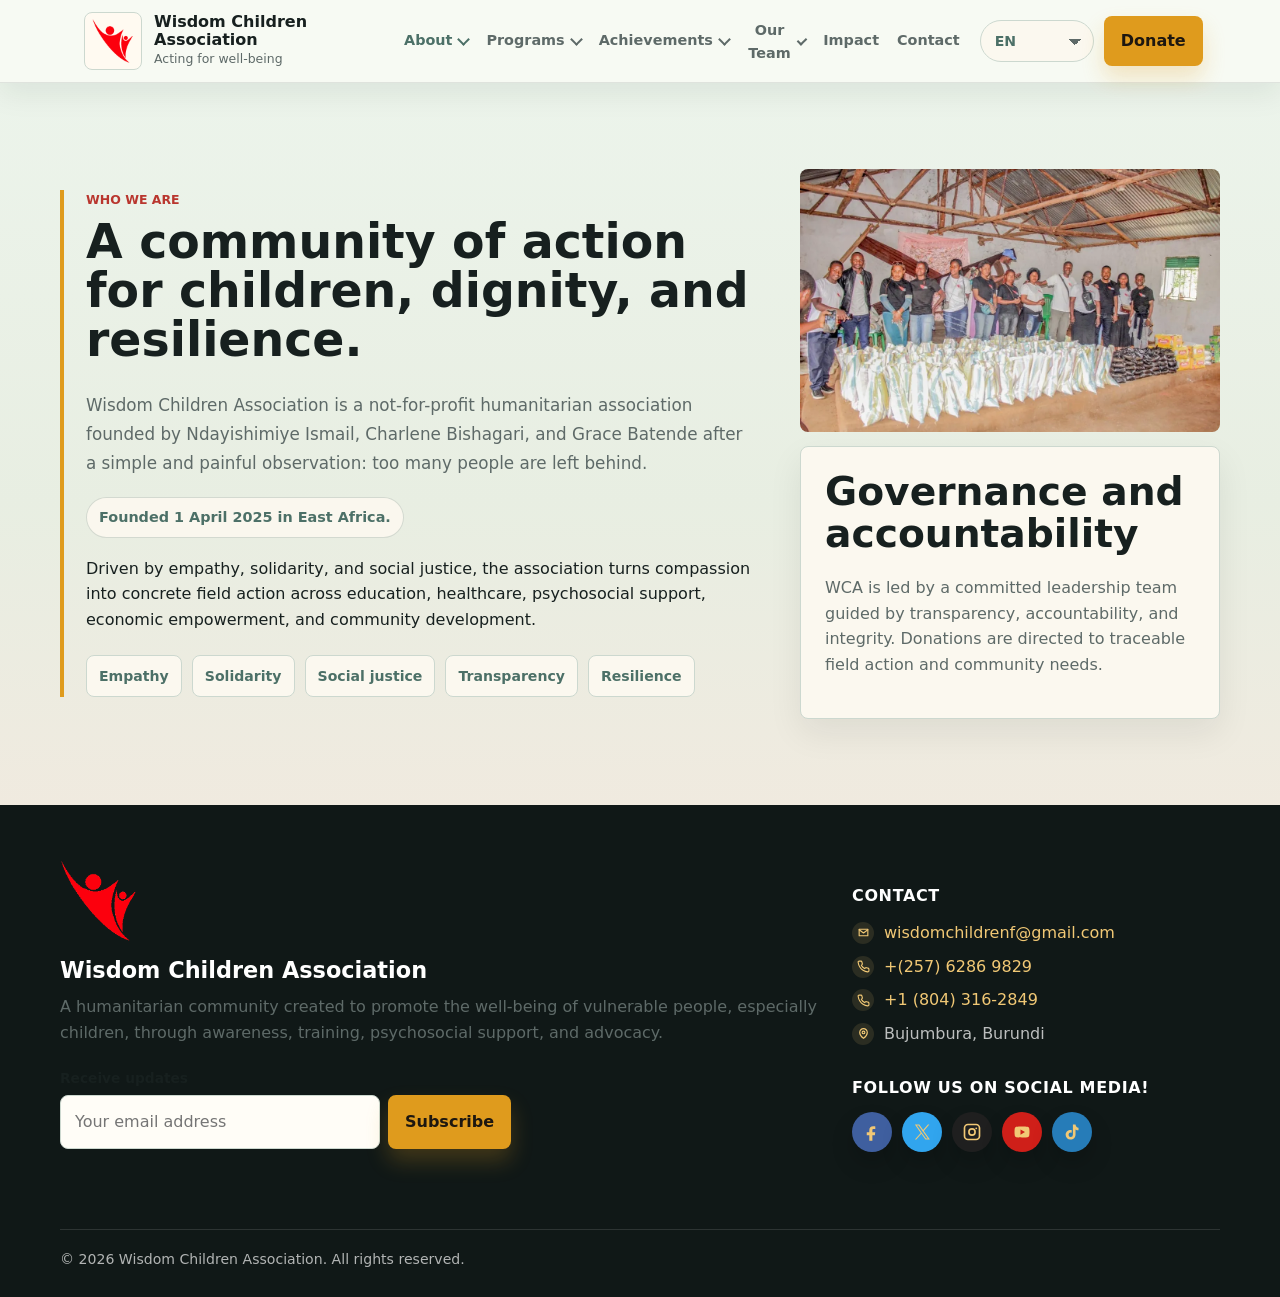
==== commit 03513d4a: "new updates" ====
--- a/page.html
+++ b/page.html
@@ -92,11 +92,11 @@
           <div class="language-control">
             <label class="sr-only" for="languageSelect">Language</label>
             <select id="languageSelect" class="language-select" data-language-select aria-label="Choose language">
-              <option value="en">English</option>
-              <option value="fr">Fran&ccedil;ais</option>
-              <option value="sw">Swahili</option>
-              <option value="es">Espa&ntilde;ol</option>
-              <option value="zh">&#20013;&#25991;</option>
+              <option value="en">EN</option>
+              <option value="fr">FR</option>
+              <option value="sw">SW</option>
+              <option value="es">ES</option>
+              <option value="zh">ZH</option>
             </select>
           </div>
           <a class="button gold" href="index.html#donate">Donate</a>
--- a/assets/site.css
+++ b/assets/site.css
@@ -29,6 +29,7 @@
   background: linear-gradient(180deg, #edf4ee 0, #e7efe8 48%, #f0eadf 100%);
   color: var(--ink);
   line-height: 1.6;
+  overflow-x: hidden;
 }
 
 img {
@@ -242,8 +243,17 @@
   padding: 8px 34px 8px 14px;
   color: var(--teal);
   background-color: var(--surface);
+  background-image:
+    linear-gradient(45deg, transparent 50%, var(--muted) 50%),
+    linear-gradient(135deg, var(--muted) 50%, transparent 50%);
+  background-position:
+    calc(100% - 18px) 52%,
+    calc(100% - 12px) 52%;
+  background-repeat: no-repeat;
+  background-size: 6px 6px, 6px 6px;
   font-size: 0.88rem;
   font-weight: 900;
+  appearance: none;
   cursor: pointer;
 }
 
@@ -384,6 +394,36 @@
   border-radius: 8px;
 }
 
+.program-detail .program-gallery {
+  aspect-ratio: 16 / 10;
+  min-height: 0;
+  border-radius: 8px;
+  overflow: hidden;
+  box-shadow: 0 18px 42px rgba(23, 32, 31, 0.1);
+}
+
+.program-detail .program-gallery picture,
+.program-detail .program-gallery img {
+  height: 100%;
+}
+
+.program-detail .program-gallery img {
+  min-height: 0;
+  border-radius: 0;
+}
+
+.about-founded {
+  display: inline-flex;
+  margin: 0 0 18px;
+  padding: 8px 12px;
+  border: 1px solid rgba(76, 112, 103, 0.22);
+  border-radius: 999px;
+  color: var(--teal);
+  background: rgba(255, 250, 241, 0.78);
+  font-size: 0.9rem;
+  font-weight: 900;
+}
+
 .country-tabs {
   display: flex;
   flex-wrap: wrap;
@@ -655,8 +695,10 @@
 }
 
 .faq-list summary strong {
+  min-width: 0;
   color: #26344d;
   font-size: 1rem;
+  overflow-wrap: anywhere;
 }
 
 .faq-list details[open] summary span {
@@ -1805,6 +1847,22 @@
 }
 
 @media (max-width: 1080px) {
+  .nav {
+    position: relative;
+    justify-content: space-between;
+  }
+
+  .brand {
+    position: absolute;
+    left: 50%;
+    min-width: 0;
+    transform: translateX(-50%);
+  }
+
+  .brand-copy {
+    display: none;
+  }
+
   .nav-menu {
     position: absolute;
     left: 18px;
@@ -1855,6 +1913,11 @@
 
   .menu-toggle {
     display: block;
+    order: 0;
+  }
+
+  .nav-actions {
+    margin-left: auto;
   }
 
   .nav-actions .button {
@@ -1875,6 +1938,27 @@
 
   .contact-info-panel {
     padding-top: 0;
+    padding: 28px;
+    border: 1px solid var(--line);
+    border-radius: 10px;
+    background: #fbf8ef;
+    box-shadow: 0 18px 42px rgba(23, 32, 31, 0.1);
+  }
+
+  .contact-info-panel h2,
+  .contact-info-panel .social-links {
+    justify-content: center;
+    text-align: center;
+  }
+
+  .contact-faq {
+    max-width: calc(100% - 48px);
+    padding-bottom: 72px;
+  }
+
+  .faq-list {
+    border-radius: 8px;
+    overflow: hidden;
   }
 
   .timeline {
@@ -1897,11 +1981,29 @@
 
 @media (max-width: 760px) {
   .nav {
-    padding: 0 16px;
+    padding: 0 14px;
+    display: grid;
+    grid-template-columns: 64px minmax(0, 1fr) 64px;
+    gap: 0;
+  }
+
+  .language-select {
+    min-width: 64px;
+    max-width: 64px;
+    padding: 8px 20px 8px 10px;
+    background-position:
+      calc(100% - 14px) 52%,
+      calc(100% - 8px) 52%;
+    font-size: 0.78rem;
   }
 
   .brand {
+    position: static;
+    grid-column: 2;
+    grid-row: 1;
+    justify-self: center;
     min-width: 0;
+    transform: none;
   }
 
   .brand-logo {
@@ -1913,6 +2015,20 @@
     display: none;
   }
 
+  .menu-toggle {
+    grid-column: 1;
+    grid-row: 1;
+    justify-self: start;
+  }
+
+  .nav-actions {
+    grid-column: 3;
+    grid-row: 1;
+    justify-self: end;
+    margin-left: 0;
+    gap: 0;
+  }
+
   h1 {
     font-size: 3rem;
   }
@@ -1931,18 +2047,51 @@
     padding: 28px 24px;
   }
 
+  .contact-info-panel {
+    padding: 24px 20px;
+  }
+
   .contact-faq {
+    max-width: none;
+    margin: 0 18px;
     padding-bottom: 56px;
   }
 
+  .contact-faq h2 {
+    font-size: 1.8rem;
+    line-height: 1.15;
+    margin-bottom: 22px;
+  }
+
+  .faq-list {
+    border: 1px solid var(--line);
+    border-radius: 10px;
+    background: #fbf8ef;
+    overflow: hidden;
+    box-shadow: 0 18px 42px rgba(23, 32, 31, 0.1);
+  }
+
   .faq-list summary {
-    min-height: 74px;
-    padding: 18px 20px;
-    gap: 16px;
+    align-items: center;
+    min-height: 92px;
+    padding: 22px 26px;
+    gap: 18px;
+  }
+
+  .faq-list summary strong {
+    font-size: 1rem;
+    line-height: 1.35;
   }
 
   .faq-list p {
-    margin: -4px 20px 22px 58px;
+    margin: -4px 24px 24px 68px;
+  }
+
+  .program-detail .program-gallery {
+    aspect-ratio: 16 / 10;
+    width: 100%;
+    min-height: 0;
+    max-height: 360px;
   }
 
   .social-button {
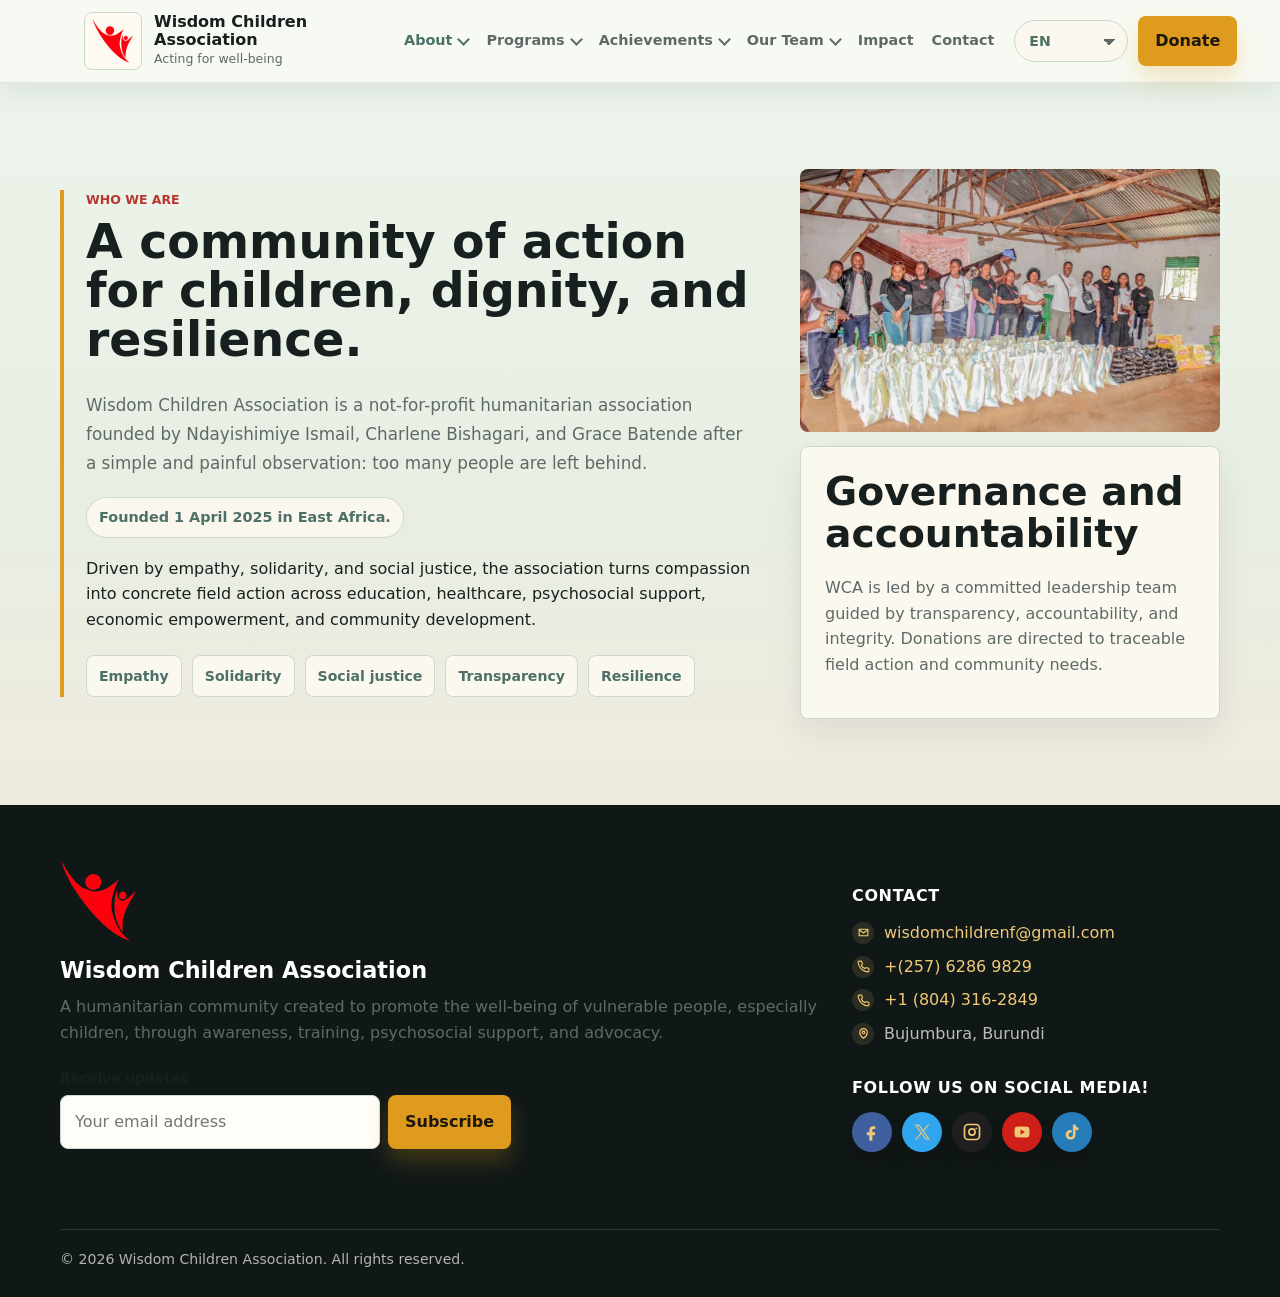
==== commit 36ef9962: "Add cache-busting version params to CSS/JS assets Forces browsers to fetch the updated site.js/site." ====
--- a/page.html
+++ b/page.html
@@ -27,7 +27,7 @@
     <link rel="canonical" href="page.html" />
     <link rel="icon" href="assets/icons/favicon.svg" type="image/svg+xml" />
     <link rel="manifest" href="site.webmanifest" />
-    <link rel="stylesheet" href="assets/site.css" />
+    <link rel="stylesheet" href="assets/site.css?v=20260618" />
   </head>
   <body>
     <a class="skip-link" href="#main">Skip to content</a>
@@ -60,6 +60,7 @@
               Programs
             </button>
             <div class="nav-dropdown" data-nav-dropdown-menu>
+              <a href="page.html?view=programs-2026" data-page-link="programs-2026" data-nav-dropdown-link="programs2026Nav">2026 Programs</a>
               <a href="page.html?view=education-school-kits" data-page-link="education-school-kits" data-nav-dropdown-link="programEducationTitle">Education and school kits</a>
               <a href="page.html?view=humanitarian-relief" data-page-link="humanitarian-relief" data-nav-dropdown-link="programReliefTitle">Humanitarian relief</a>
               <a href="page.html?view=community-resilience" data-page-link="community-resilience" data-nav-dropdown-link="programCommunityTitle">Community resilience</a>
@@ -168,7 +169,7 @@
       </div>
     </footer>
 
-    <script src="assets/page.js" defer></script>
-    <script src="assets/site.js" defer></script>
+    <script src="assets/page.js?v=20260618" defer></script>
+    <script src="assets/site.js?v=20260618" defer></script>
   </body>
 </html>
--- a/assets/site.css
+++ b/assets/site.css
@@ -149,6 +149,7 @@
   color: var(--muted);
   font-weight: 700;
   font-size: 0.9rem;
+  white-space: nowrap;
 }
 
 .nav-item {
@@ -167,10 +168,12 @@
   font-weight: 800;
   font-size: 0.9rem;
   cursor: pointer;
+  white-space: nowrap;
 }
 
 .nav-trigger::after {
   content: "";
+  flex: 0 0 auto;
   width: 7px;
   height: 7px;
   border-right: 2px solid currentColor;
@@ -1546,6 +1549,109 @@
   font-size: 0.96rem;
 }
 
+/* 2026 Programs — upcoming initiatives */
+.initiative-list {
+  display: grid;
+  gap: 18px;
+}
+
+.initiative-card {
+  display: grid;
+  grid-template-columns: 220px minmax(0, 1fr);
+  gap: 26px;
+  align-items: start;
+  background: var(--surface);
+  border: 1px solid var(--line);
+  border-left: 6px solid var(--teal);
+  border-radius: 16px;
+  padding: 22px 28px;
+  box-shadow: var(--shadow);
+}
+
+.initiative-card.is-gold {
+  border-left-color: var(--gold);
+}
+
+.initiative-period {
+  margin: 0;
+  font-weight: 700;
+  color: var(--teal);
+  line-height: 1.4;
+}
+
+.initiative-body h3 {
+  margin: 0 0 8px;
+  color: var(--teal);
+  font-size: 1.3rem;
+}
+
+.initiative-body p {
+  margin: 0;
+  color: var(--muted);
+}
+
+/* Impact — measurable progress */
+.progress-grid {
+  display: grid;
+  grid-template-columns: repeat(2, minmax(0, 1fr));
+  gap: 22px;
+}
+
+.progress-card {
+  background: var(--surface);
+  border: 1px solid var(--line);
+  border-top: 4px solid var(--teal);
+  border-radius: 16px;
+  padding: 26px 28px;
+  box-shadow: var(--shadow);
+}
+
+.progress-card.is-gold {
+  border-top-color: var(--gold);
+}
+
+.progress-card h3 {
+  margin: 0 0 12px;
+  color: var(--teal);
+  font-size: 1.45rem;
+}
+
+.progress-card p {
+  margin: 0;
+  color: var(--muted);
+}
+
+.stat-pills {
+  display: flex;
+  flex-wrap: wrap;
+  gap: 10px;
+  margin-top: 18px;
+}
+
+.stat-pill {
+  background: var(--cream);
+  border: 1px solid var(--line);
+  border-radius: 999px;
+  padding: 7px 14px;
+  font-size: 0.85rem;
+  color: var(--ink);
+}
+
+.stat-pill strong {
+  font-weight: 700;
+}
+
+@media (max-width: 720px) {
+  .initiative-card {
+    grid-template-columns: 1fr;
+    gap: 6px;
+  }
+
+  .progress-grid {
+    grid-template-columns: 1fr;
+  }
+}
+
 .team-founder-grid {
   align-items: stretch;
 }
